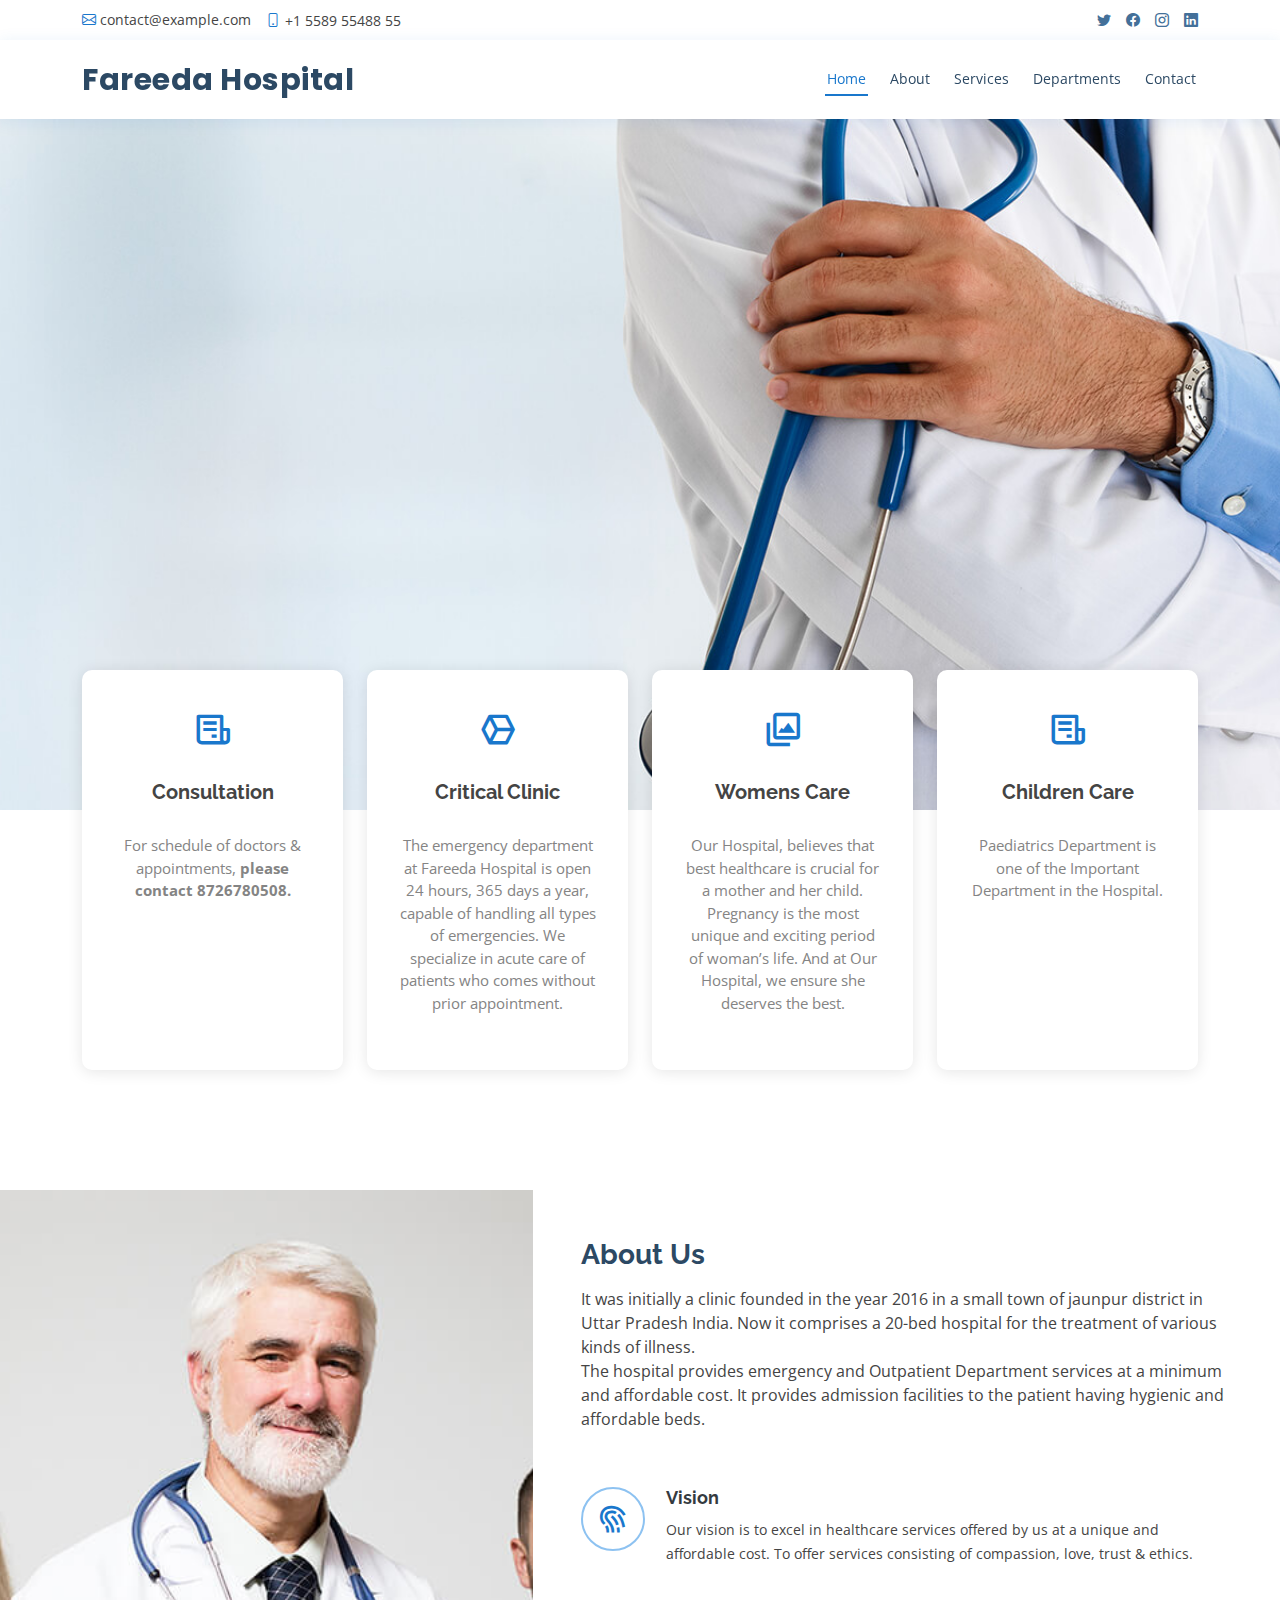
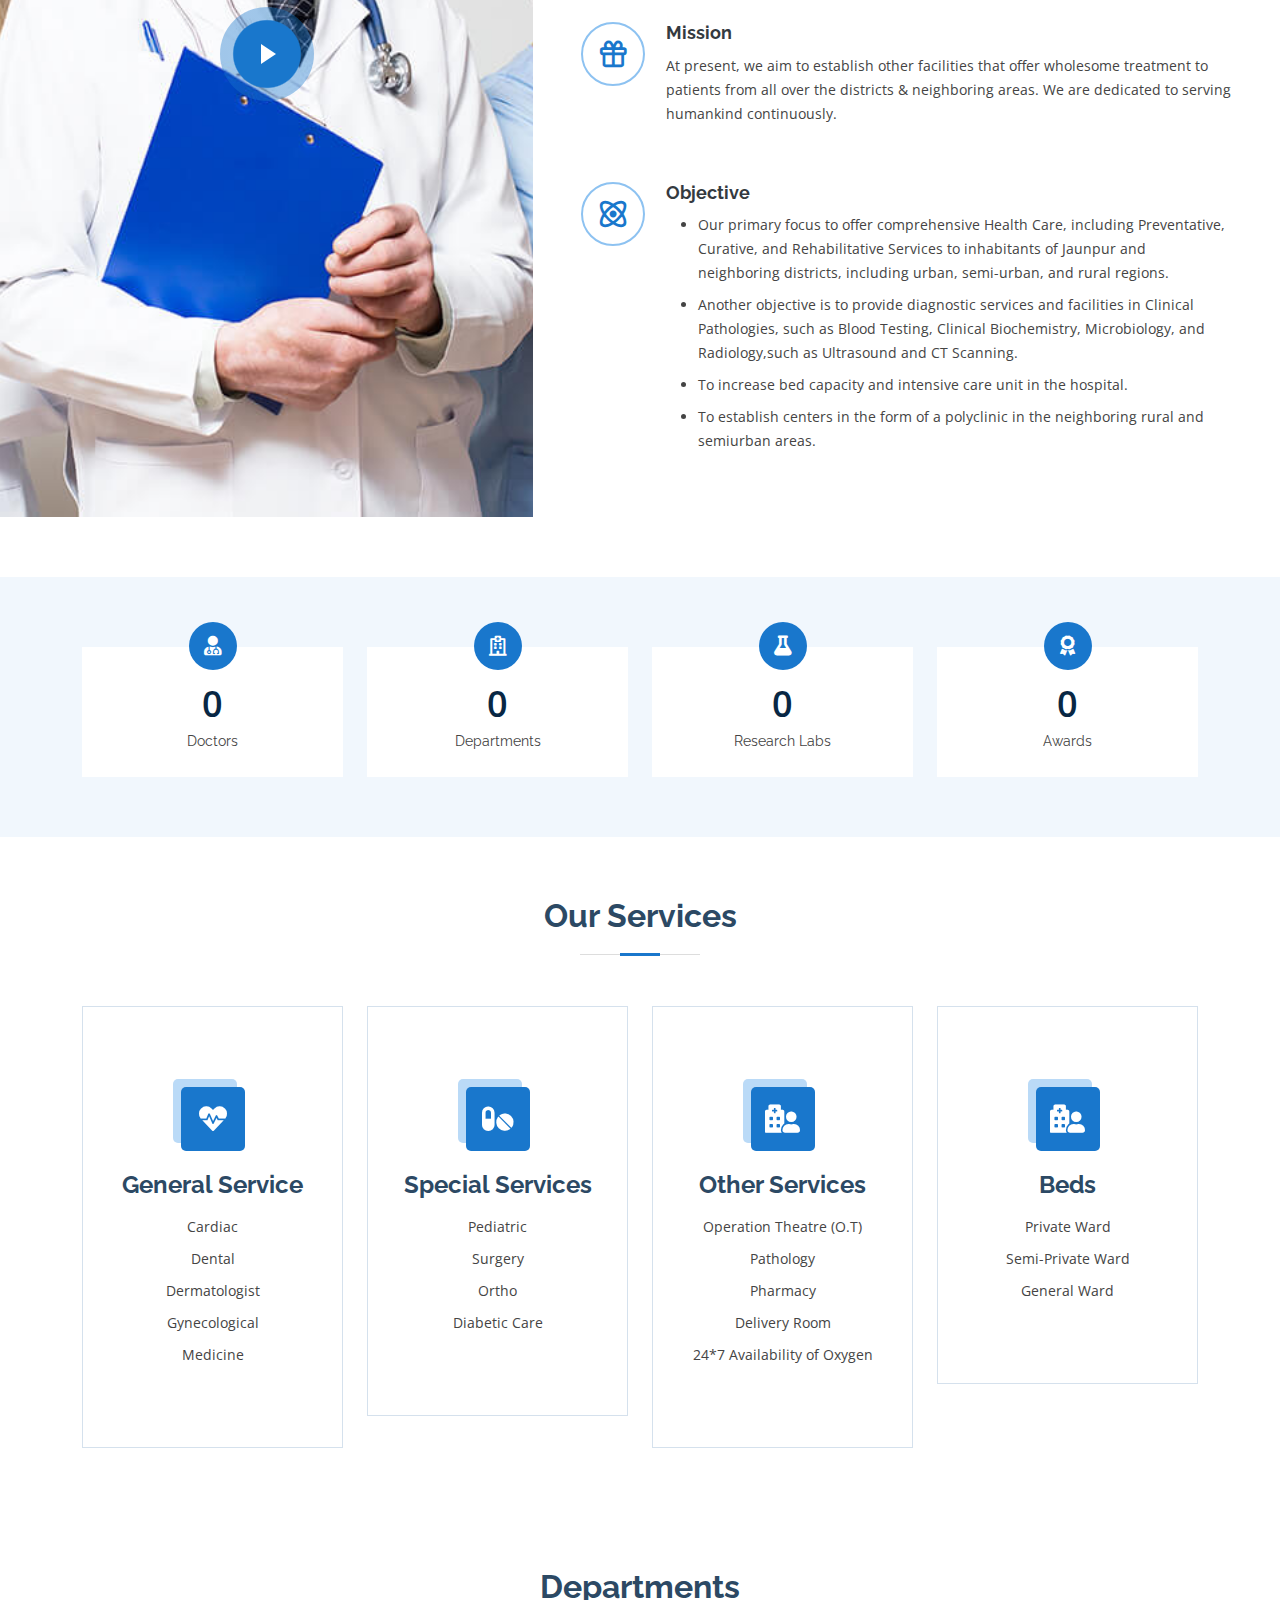
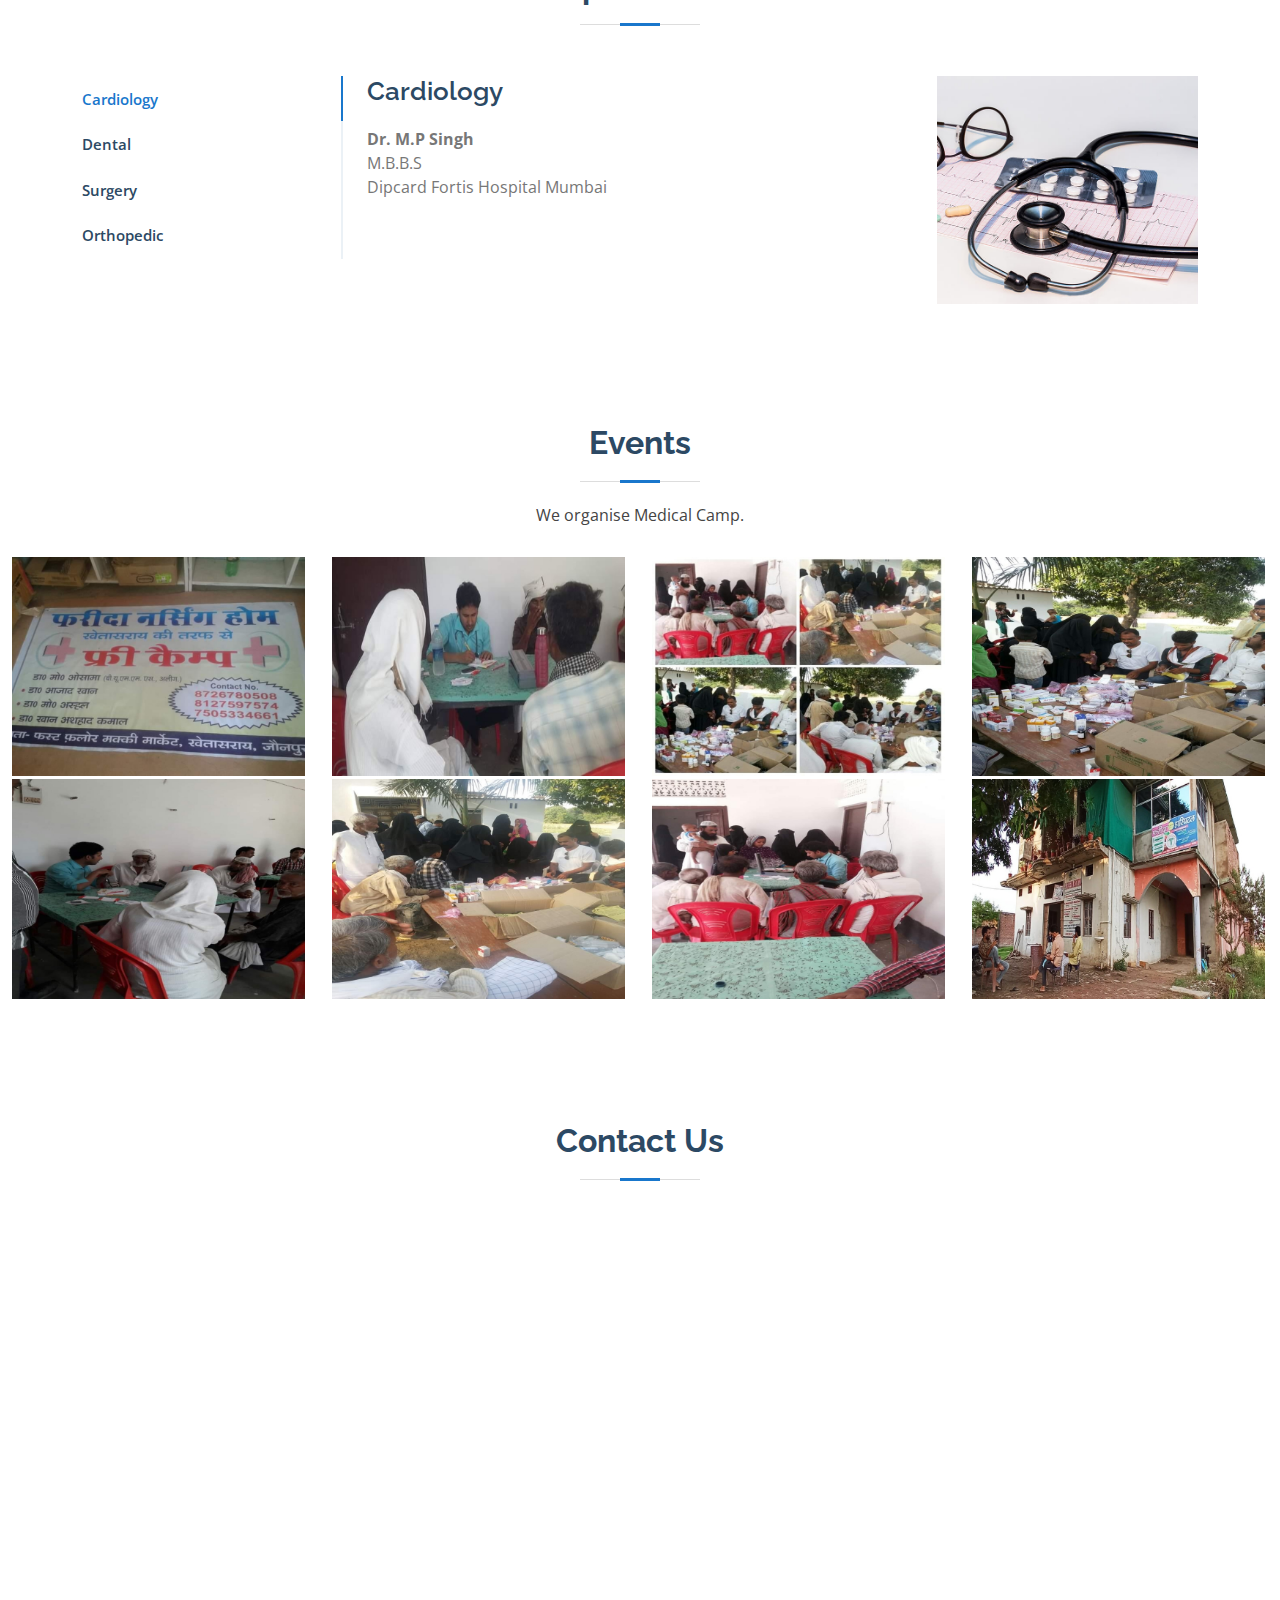
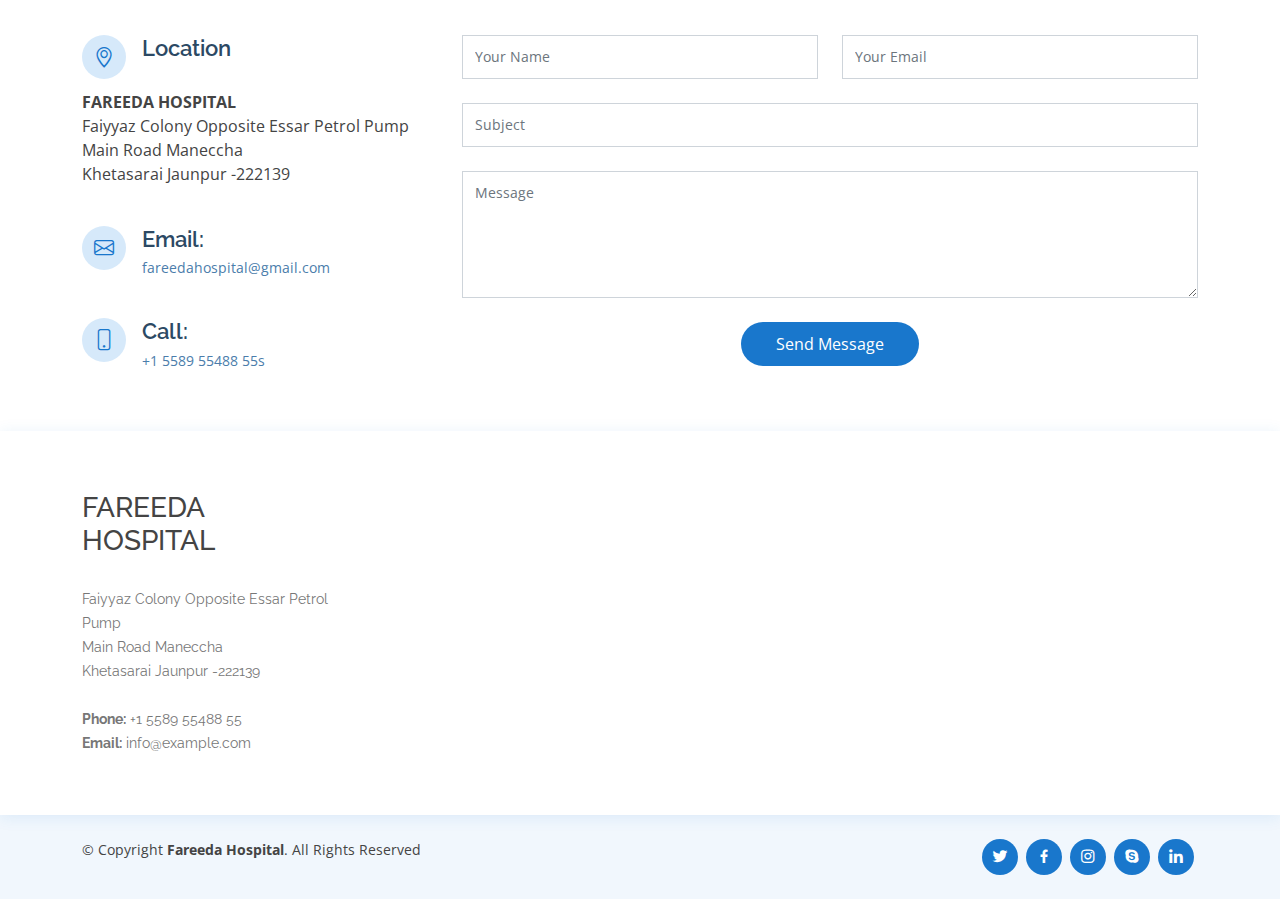
==== index.html @ 2bc91fef "first commit" ====
<!DOCTYPE html>
<html lang="en">

<head>
  <meta charset="utf-8">
  <meta content="width=device-width, initial-scale=1.0" name="viewport">

  <title>Fareeda Hospital</title>
  <meta content="" name="description">
  <meta content="" name="keywords">

  <!-- Favicons -->
  <link href="assets/img/favicon.png" rel="icon">
  <link href="assets/img/apple-touch-icon.png" rel="apple-touch-icon">

  <!-- Google Fonts -->
  <link href="https://fonts.googleapis.com/css?family=Open+Sans:300,300i,400,400i,600,600i,700,700i|Raleway:300,300i,400,400i,500,500i,600,600i,700,700i|Poppins:300,300i,400,400i,500,500i,600,600i,700,700i" rel="stylesheet">

  <!-- Vendor CSS Files -->
  <link href="assets/vendor/animate.css/animate.min.css" rel="stylesheet">
  <link href="assets/vendor/bootstrap/css/bootstrap.min.css" rel="stylesheet">
  <link href="assets/vendor/bootstrap-icons/bootstrap-icons.css" rel="stylesheet">
  <link href="assets/vendor/boxicons/css/boxicons.min.css" rel="stylesheet">
  <link href="assets/vendor/fontawesome-free/css/all.min.css" rel="stylesheet">
  <link href="assets/vendor/glightbox/css/glightbox.min.css" rel="stylesheet">
  <link href="assets/vendor/remixicon/remixicon.css" rel="stylesheet">
  <link href="assets/vendor/swiper/swiper-bundle.min.css" rel="stylesheet">

  <!-- Template Main CSS File -->
  <link href="assets/css/style.css" rel="stylesheet">

  <!-- =======================================================
  * Template Name: Medilab - v4.3.0
  * Template URL: https://bootstrapmade.com/medilab-free-medical-bootstrap-theme/
  * Author: BootstrapMade.com
  * License: https://bootstrapmade.com/license/
  ======================================================== -->
</head>

<body>

  <!-- ======= Top Bar ======= -->
  <div id="topbar" class="d-flex align-items-center fixed-top">
    <div class="container d-flex justify-content-between">
      <div class="contact-info d-flex align-items-center">
        <i class="bi bi-envelope"></i> <a href="mailto:contact@example.com">contact@example.com</a>
        <i class="bi bi-phone"></i> +1 5589 55488 55
      </div>
      <div class="d-none d-lg-flex social-links align-items-center">
        <a href="#" class="twitter"><i class="bi bi-twitter"></i></a>
        <a href="#" class="facebook"><i class="bi bi-facebook"></i></a>
        <a href="#" class="instagram"><i class="bi bi-instagram"></i></a>
        <a href="#" class="linkedin"><i class="bi bi-linkedin"></i></i></a>
      </div>
    </div>
  </div>

  <!-- ======= Header ======= -->
  <header id="header" class="fixed-top">
    <div class="container d-flex align-items-center">

      <h1 class="logo me-auto"><a href="index.html">Fareeda Hospital</a></h1>
      <!-- Uncomment below if you prefer to use an image logo -->
      <!-- <a href="index.html" class="logo me-auto"><img src="assets/img/logo.png" alt="" class="img-fluid"></a>-->

      <nav id="navbar" class="navbar order-last order-lg-0">
        <ul>
          <li><a class="nav-link scrollto active" href="#hero">Home</a></li>
          <li><a class="nav-link scrollto" href="#about">About</a></li>
          <li><a class="nav-link scrollto" href="#services">Services</a></li>
          <li><a class="nav-link scrollto" href="#departments">Departments</a></li>
    
          <li><a class="nav-link scrollto" href="#contact">Contact</a></li>
        </ul>
        <i class="bi bi-list mobile-nav-toggle"></i>
      </nav><!-- .navbar -->

    </div>
  </header><!-- End Header -->

  <!-- ======= Hero Section ======= -->
  <section id="hero" class="d-flex align-items-center">
 
  </section><!-- End Hero -->

  <main id="main">

    <!-- ======= Why Us Section ======= -->
    <section id="why-us" class="why-us">
      <div class="container">

        <div class="row">
          <div class="col-lg-12 d-flex align-items-stretch">
            <div class="icon-boxes d-flex flex-column justify-content-center">
              <div class="row">
                <div class="col-xl-3 d-flex align-items-stretch">
                  <div class="icon-box mt-4 mt-xl-0">
                    <i class="bx bx-receipt"></i>
                    <h4>Consultation
                    </h4>
                    <p>
                      For schedule of doctors &amp; appointments, <b>please contact
                      8726780508.</b>
                    </p>
                  </div>
                </div>
                <div class="col-xl-3 d-flex align-items-stretch">
                  <div class="icon-box mt-4 mt-xl-0">
                    <i class="bx bx-cube-alt"></i>
                    <h4>Critical Clinic</h4>
                    <p>The emergency department at Fareeda Hospital is open 24 hours, 365 days a year, capable of handling all types of emergencies. We specialize in acute care of patients who comes without prior appointment. </p>
                  </div>
                </div>
                <div class="col-xl-3 d-flex align-items-stretch">
                  <div class="icon-box mt-4 mt-xl-0">
                    <i class="bx bx-images"></i>
                    <h4>Womens Care</h4>
                    <p>Our Hospital, believes that best healthcare is crucial for a mother and her child. Pregnancy is the most unique and exciting period of woman’s life. And at Our Hospital, we ensure she deserves the best. </p>
                  </div>
                </div>
                <div class="col-xl-3 d-flex align-items-stretch">
                  <div class="icon-box mt-4 mt-xl-0">
                    <i class="bx bx-receipt"></i>
                    <h4>Children Care</h4>
                    <p>
                      Paediatrics Department is one of the Important Department in the
                      Hospital.
                    </p>
                  </div>
                </div>
              </div>
            </div><!-- End .content-->
          </div>
        </div>

      </div>
    </section><!-- End Why Us Section -->

    <!-- ======= About Section ======= -->
    <section id="about" class="about">
      <div class="container-fluid">

        <div class="row">
          <div class="col-xl-5 col-lg-6 video-box d-flex justify-content-center align-items-stretch position-relative">
            <a href="https://www.youtube.com/watch?v=jDDaplaOz7Q" class="glightbox play-btn mb-4"></a>
          </div>

          <div class="col-xl-7 col-lg-6 icon-boxes d-flex flex-column align-items-stretch justify-content-center py-5 px-lg-5">
            <h3>About Us</h3>
            <p>
              It was initially a clinic founded in the year 2016 in a small town
              of jaunpur district in Uttar Pradesh India. Now it comprises a
              20-bed hospital for the treatment of various kinds of illness.<br>
              The hospital provides emergency and Outpatient Department services
              at a minimum and affordable cost. It provides admission facilities
              to the patient having hygienic and affordable beds.
            </p>

            <div class="icon-box">
              <div class="icon"><i class="bx bx-fingerprint"></i></div>
              <h4 class="title"><a href="">Vision</a></h4>
              <p class="description">Our vision is to excel in healthcare services offered by us at a
                unique and affordable cost. To offer services consisting of
                compassion, love, trust & ethics.</p>
            </div>

            <div class="icon-box">
              <div class="icon"><i class="bx bx-gift"></i></div>
              <h4 class="title"><a href="">Mission</a></h4>
              <p class="description">At present, we aim to establish other facilities that offer
                wholesome treatment to patients from all over the districts &
                neighboring areas. We are dedicated to serving humankind
                continuously.</p>
            </div>

            <div class="icon-box">
              <div class="icon"><i class="bx bx-atom"></i></div>
              <h4 class="title"><a href="">Objective</a></h4>
              <ul>
              <li class="description custom-margin-y-2">Our primary focus to offer comprehensive Health Care, including Preventative, 
                Curative, and Rehabilitative Services to inhabitants of Jaunpur and neighboring 
                districts, including urban, semi-urban, and rural regions.
            </li>
              <li class="description custom-margin-y-2">Another objective is to provide diagnostic services and facilities in Clinical 
                Pathologies, such as Blood Testing, Clinical Biochemistry, Microbiology, and Radiology,such as Ultrasound and CT Scanning.</li>
              <li class="description custom-margin-y-2">To increase bed capacity and intensive care unit in the hospital.</li>
              <li class="description custom-margin-y-2">To establish centers in the form of a polyclinic in the neighboring rural and semiurban areas.</li>
            </ul>
            </div>

          </div>
        </div>

      </div>
    </section><!-- End About Section -->

    <!-- ======= Counts Section ======= -->
    <section id="counts" class="counts">
      <div class="container">

        <div class="row">

          <div class="col-lg-3 col-md-6">
            <div class="count-box">
              <i class="fas fa-user-md"></i>
              <span data-purecounter-start="0" data-purecounter-end="85" data-purecounter-duration="1" class="purecounter"></span>
              <p>Doctors</p>
            </div>
          </div>

          <div class="col-lg-3 col-md-6 mt-5 mt-md-0">
            <div class="count-box">
              <i class="far fa-hospital"></i>
              <span data-purecounter-start="0" data-purecounter-end="18" data-purecounter-duration="1" class="purecounter"></span>
              <p>Departments</p>
            </div>
          </div>

          <div class="col-lg-3 col-md-6 mt-5 mt-lg-0">
            <div class="count-box">
              <i class="fas fa-flask"></i>
              <span data-purecounter-start="0" data-purecounter-end="12" data-purecounter-duration="1" class="purecounter"></span>
              <p>Research Labs</p>
            </div>
          </div>

          <div class="col-lg-3 col-md-6 mt-5 mt-lg-0">
            <div class="count-box">
              <i class="fas fa-award"></i>
              <span data-purecounter-start="0" data-purecounter-end="150" data-purecounter-duration="1" class="purecounter"></span>
              <p>Awards</p>
            </div>
          </div>

        </div>

      </div>
    </section><!-- End Counts Section -->

    <!-- ======= Services Section ======= -->
    <section id="services" class="services">
      <div class="container">

        <div class="section-title">
          <h2>Our Services</h2>
        </div>

        <div class="row">
          <div class="col-lg-3 col-12">
            <div class="icon-box">
              <div class="icon"><i class="fas fa-heartbeat"></i></div>
              <h4><a href="">General Service</a></h4>
              <p class="custom-margin-y-2 custom-bold">Cardiac</p>
              <p class="custom-margin-y-2 custom-bold">Dental</p>
              <p class="custom-margin-y-2 custom-bold">Dermatologist</p> <p class="custom-margin-y-2 custom-bold">Gynecological</p> <p class="custom-margin-y-2 custom-bold">Medicine</p>
            </div>
          </div>

          <div class="col-lg-3 col-12 ">
            <div class="icon-box">
              <div class="icon"><i class="fas fa-pills"></i></div>
              <h4><a href="">Special Services</a></h4>
              <p class="custom-margin-y-2 custom-bold">Pediatric</p>
              <p class="custom-margin-y-2 custom-bold">Surgery</p>
              <p class="custom-margin-y-2 custom-bold">Ortho</p>
              <p class="custom-margin-y-2 custom-bold">Diabetic Care</p>
            </div>
          </div>

          <div class="col-lg-3 col-12 ">
            <div class="icon-box">
              <div class="icon"><i class="fas fa-hospital-user"></i></div>
              <h4><a href="">Other Services</a></h4>
              <p class="custom-margin-y-2 custom-bold">Operation Theatre (O.T)</p>
              <p class="custom-margin-y-2 custom-bold">Pathology</p>
              <p class="custom-margin-y-2 custom-bold">Pharmacy</p>
              <p class="custom-margin-y-2 custom-bold">Delivery Room</p>
              
              <p class="custom-margin-y-2 custom-bold">24*7 Availability of Oxygen</p>
            </div>
          </div>
          <div class="col-lg-3 col-12 ">
            <div class="icon-box">
              <div class="icon"><i class="fas fa-hospital-user"></i></div>
              <h4><a href="">Beds</a></h4>
              <p class="custom-margin-y-2 custom-bold">Private Ward</p> 
               <p class="custom-margin-y-2 custom-bold">Semi-Private Ward</p> 
                <p class="custom-margin-y-2 custom-bold">General Ward</p> 
            </div>
          </div>
        </div>

      </div>
    </section><!-- End Services Section -->

    <!-- ======= Departments Section ======= -->
    <section id="departments" class="departments">
      <div class="container">

        <div class="section-title">
          <h2>Departments</h2>
         
        </div>

        <div class="row">
          <div class="col-lg-3">
            <ul class="nav nav-tabs flex-column">
              <li class="nav-item">
                <a class="nav-link active show" data-bs-toggle="tab" href="#tab-1">Cardiology</a>
              </li>
              <li class="nav-item">
                <a class="nav-link" data-bs-toggle="tab" href="#tab-2">Dental</a>
              </li>
              <li class="nav-item">
                <a class="nav-link" data-bs-toggle="tab" href="#tab-3">Surgery</a>
              </li>
              <li class="nav-item">
                <a class="nav-link" data-bs-toggle="tab" href="#tab-4">Orthopedic</a>
              </li>
            </ul>
          </div>
          <div class="col-lg-9 mt-4 mt-lg-0">
            <div class="tab-content">
              <div class="tab-pane active show" id="tab-1">
                <div class="row">
                  <div class="col-lg-8 details order-2 order-lg-1">
                    <h3>Cardiology</h3>
                    <p class="fst-italic"><p>
                      <b>Dr. M.P Singh</b><br>
                      M.B.B.S<br>
                      Dipcard Fortis Hospital Mumbai</p></p>
                  
                  </div>
                  <div class="col-lg-4 text-center order-1 order-lg-2">
                    <img src="assets/img/departments-1.jpg" alt="" class="img-fluid">
                  </div>
                </div>
              </div>
              <div class="tab-pane" id="tab-2">
                <div class="row">
                  <div class="col-lg-8 details order-2 order-lg-1">
                    <h3>Dental</h3>
                    <p class="fst-italic"><p>
                      <b>Dr. Aquil Khan</b><br>
                      B.D.S (Dental Surgeon)<br>
                      PDA Bhopal.</p></p>
                   
                  </div>
                  <div class="col-lg-4 text-center order-1 order-lg-2">
                    <img src="assets/img/departments-2.jpg" alt="" class="img-fluid">
                  </div>
                </div>
              </div>
              <div class="tab-pane" id="tab-3">
                <div class="row">
                  <div class="col-lg-8 details order-2 order-lg-1">
                    <h3>Surgery</h3>
                    <p class="fst-italic"><p>
                      <b>Dr. Abhishek Rawat </b><br>
                      M.B.B.S (M.S)<br>
                      Laparoscopy &amp; General Surgeon</p></p>
                   
                  </div>
                  <div class="col-lg-4 text-center order-1 order-lg-2">
                    <img src="assets/img/departments-3.jpg" alt="" class="img-fluid">
                  </div>
                </div>
              </div>
              <div class="tab-pane" id="tab-4">
                <div class="row">
                  <div class="col-lg-8 details order-2 order-lg-1">
                    <h3>Orthopedic</h3>
                    <p class="fst-italic"><p>
                      <b>Dr. P.P Dubay</b><br>
                      BSc, M.B.B.S<br>
                      D.Orth, M.S</p></p>
                    
                  </div>
                  <div class="col-lg-4 text-center order-1 order-lg-2">
                    <img src="assets/img/departments-4.jpg" alt="" class="img-fluid">
                  </div>
                </div>
              </div>
            </div>
          </div>
        </div>

      </div>
    </section>

 
    <!-- ======= Gallery Section ======= -->
    <section id="gallery" class="gallery">
      <div class="container">

        <div class="section-title">
          <h2>Events</h2>
          <p>We organise Medical Camp.</p>
        </div>
      </div>

      <div class="container-fluid">
        <div class="row no-gutters">

          <div class="col-lg-3 col-md-4">
            <div class="gallery-item">
              <a href="assets/img/gallery/gallery-1.jpg" class="galelry-lightbox">
                <img src="assets/img/gallery/gallery-1.jpg" alt="" class="img-fluid">
              </a>
            </div>
          </div>

          <div class="col-lg-3 col-md-4">
            <div class="gallery-item">
              <a href="assets/img/gallery/gallery-2.jpg" class="galelry-lightbox">
                <img src="assets/img/gallery/gallery-2.jpg" alt="" class="img-fluid">
              </a>
            </div>
          </div>

          <div class="col-lg-3 col-md-4">
            <div class="gallery-item">
              <a href="assets/img/gallery/gallery-3.jpg" class="galelry-lightbox">
                <img src="assets/img/gallery/gallery-3.jpg" alt="" class="img-fluid">
              </a>
            </div>
          </div>

          <div class="col-lg-3 col-md-4">
            <div class="gallery-item">
              <a href="assets/img/gallery/gallery-4.jpg" class="galelry-lightbox">
                <img src="assets/img/gallery/gallery-4.jpg" alt="" class="img-fluid">
              </a>
            </div>
          </div>

          <div class="col-lg-3 col-md-4">
            <div class="gallery-item">
              <a href="assets/img/gallery/gallery-5.jpg" class="galelry-lightbox">
                <img src="assets/img/gallery/gallery-5.jpg" alt="" class="img-fluid">
              </a>
            </div>
          </div>

          <div class="col-lg-3 col-md-4">
            <div class="gallery-item">
              <a href="assets/img/gallery/gallery-6.jpg" class="galelry-lightbox">
                <img src="assets/img/gallery/gallery-6.jpg" alt="" class="img-fluid">
              </a>
            </div>
          </div>

          <div class="col-lg-3 col-md-4">
            <div class="gallery-item">
              <a href="assets/img/gallery/gallery-7.jpg" class="galelry-lightbox">
                <img src="assets/img/gallery/gallery-7.jpg" alt="" class="img-fluid">
              </a>
            </div>
          </div>

          <div class="col-lg-3 col-md-4">
            <div class="gallery-item">
              <a href="assets/img/gallery/gallery-8.jpg" class="galelry-lightbox">
                <img src="assets/img/gallery/gallery-8.jpg" alt="" class="img-fluid">
              </a>
            </div>
          </div>

        </div>

      </div>
    </section><!-- End Gallery Section -->

    <!-- ======= Contact Section ======= -->
    <section id="contact" class="contact">
      <div class="container">

        <div class="section-title">
          <h2>Contact Us</h2>
          <p></p>
        </div>
      </div>

      <div>
        <iframe style="border:0; width: 100%; height: 350px;" src="https://www.google.com/maps/embed?pb=!1m14!1m8!1m3!1d12097.433213460943!2d-74.0062269!3d40.7101282!3m2!1i1024!2i768!4f13.1!3m3!1m2!1s0x0%3A0xb89d1fe6bc499443!2sDowntown+Conference+Center!5e0!3m2!1smk!2sbg!4v1539943755621" frameborder="0" allowfullscreen></iframe>
      </div>

      <div class="container">
        <div class="row mt-5">

          <div class="col-lg-4">
            <div class="info">
              <div class="address">
                <i class="bi bi-geo-alt"></i>
                <h4>Location</h4>
                <br>
                <b>FAREEDA HOSPITAL</b><br>
                  Faiyyaz Colony Opposite Essar Petrol Pump<br> Main Road Maneccha<br>
                  Khetasarai Jaunpur -222139
              </div>

              <div class="email">
                <i class="bi bi-envelope"></i>
                <h4>Email:</h4>
                <p>fareedahospital@gmail.com</p>
              </div>

              <div class="phone">
                <i class="bi bi-phone"></i>
                <h4>Call:</h4>
                <p>+1 5589 55488 55s</p>
              </div>

            </div>

          </div>

          <div class="col-lg-8 mt-5 mt-lg-0">

            <form action="forms/contact.php" method="post" role="form" class="php-email-form">
              <div class="row">
                <div class="col-md-6 form-group">
                  <input type="text" name="name" class="form-control" id="name" placeholder="Your Name" required>
                </div>
                <div class="col-md-6 form-group mt-3 mt-md-0">
                  <input type="email" class="form-control" name="email" id="email" placeholder="Your Email" required>
                </div>
              </div>
              <div class="form-group mt-3">
                <input type="text" class="form-control" name="subject" id="subject" placeholder="Subject" required>
              </div>
              <div class="form-group mt-3">
                <textarea class="form-control" name="message" rows="5" placeholder="Message" required></textarea>
              </div>
              <div class="my-3">
                <div class="loading">Loading</div>
                <div class="error-message"></div>
                <div class="sent-message">Your message has been sent. Thank you!</div>
              </div>
              <div class="text-center"><button type="submit">Send Message</button></div>
            </form>

          </div>

        </div>

      </div>
    </section><!-- End Contact Section -->

  </main><!-- End #main -->

  <!-- ======= Footer ======= -->
  <footer id="footer">

    <div class="footer-top">
      <div class="container">
        <div class="row">

          <div class="col-lg-3 col-md-6 footer-contact">
            <h3>FAREEDA HOSPITAL</h3>
            <br>
             
            <p>
              Faiyyaz Colony Opposite Essar Petrol Pump<br>
              Main Road Maneccha<br>
              Khetasarai Jaunpur -222139 <br><br>
              <strong>Phone:</strong> +1 5589 55488 55<br>
              <strong>Email:</strong> info@example.com<br>
            </p>
          </div>
        </div>
      </div>
    </div>

    <div class="container d-md-flex py-4">

      <div class="me-md-auto text-center text-md-start">
        <div class="copyright">
          &copy; Copyright <strong><span>Fareeda Hospital</span></strong>. All Rights Reserved
        </div>
        <div class="credits">
          <!-- All the links in the footer should remain intact. -->
          <!-- You can delete the links only if you purchased the pro version. -->
          <!-- Licensing information: https://bootstrapmade.com/license/ -->
          <!-- Purchase the pro version with working PHP/AJAX contact form: https://bootstrapmade.com/medilab-free-medical-bootstrap-theme/ -->
         
        </div>
      </div>
      <div class="social-links text-center text-md-right pt-3 pt-md-0">
        <a href="#" class="twitter"><i class="bx bxl-twitter"></i></a>
        <a href="#" class="facebook"><i class="bx bxl-facebook"></i></a>
        <a href="#" class="instagram"><i class="bx bxl-instagram"></i></a>
        <a href="#" class="google-plus"><i class="bx bxl-skype"></i></a>
        <a href="#" class="linkedin"><i class="bx bxl-linkedin"></i></a>
      </div>
    </div>
  </footer><!-- End Footer -->

  <div id="preloader"></div>
  <a href="#" class="back-to-top d-flex align-items-center justify-content-center"><i class="bi bi-arrow-up-short"></i></a>

  <!-- Vendor JS Files -->
  <script src="assets/vendor/bootstrap/js/bootstrap.bundle.min.js"></script>
  <script src="assets/vendor/glightbox/js/glightbox.min.js"></script>
  <script src="assets/vendor/php-email-form/validate.js"></script>
  <script src="assets/vendor/purecounter/purecounter.js"></script>
  <script src="assets/vendor/swiper/swiper-bundle.min.js"></script>

  <!-- Template Main JS File -->
  <script src="assets/js/main.js"></script>

</body>

</html>
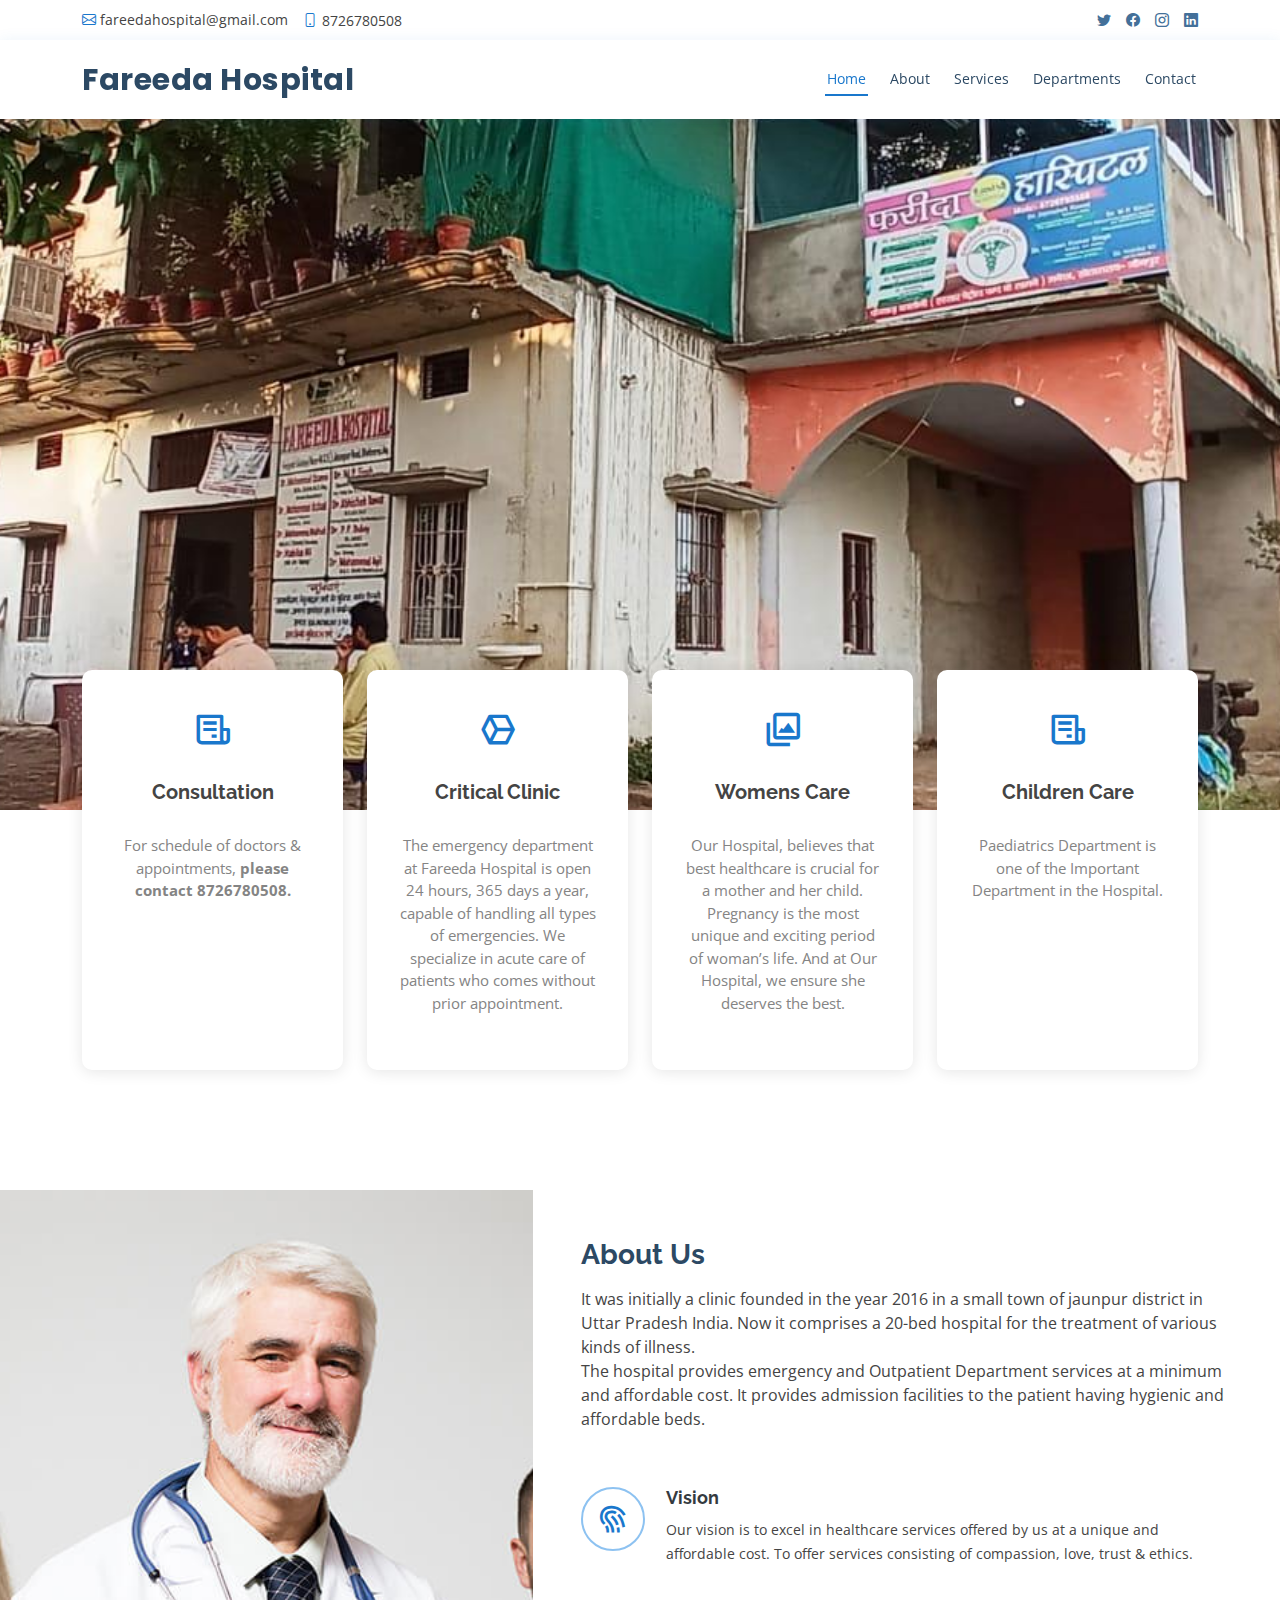
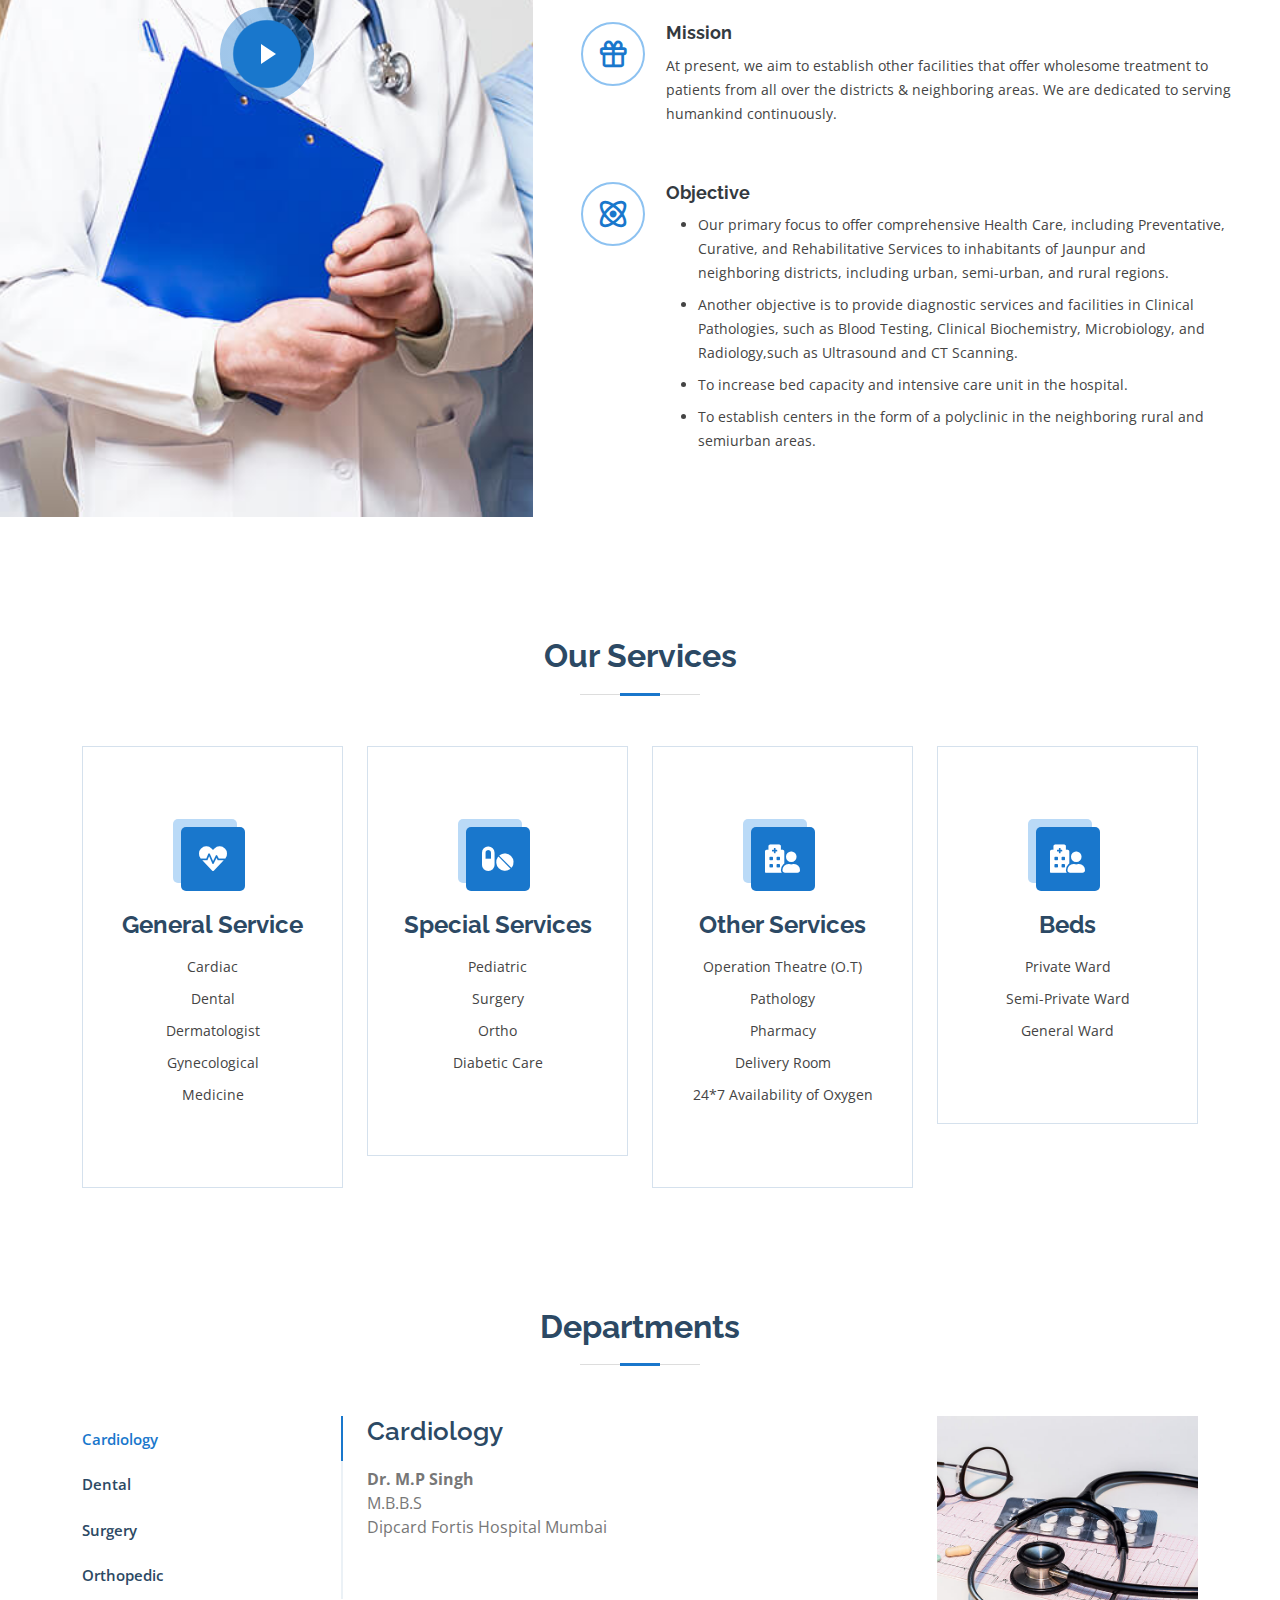
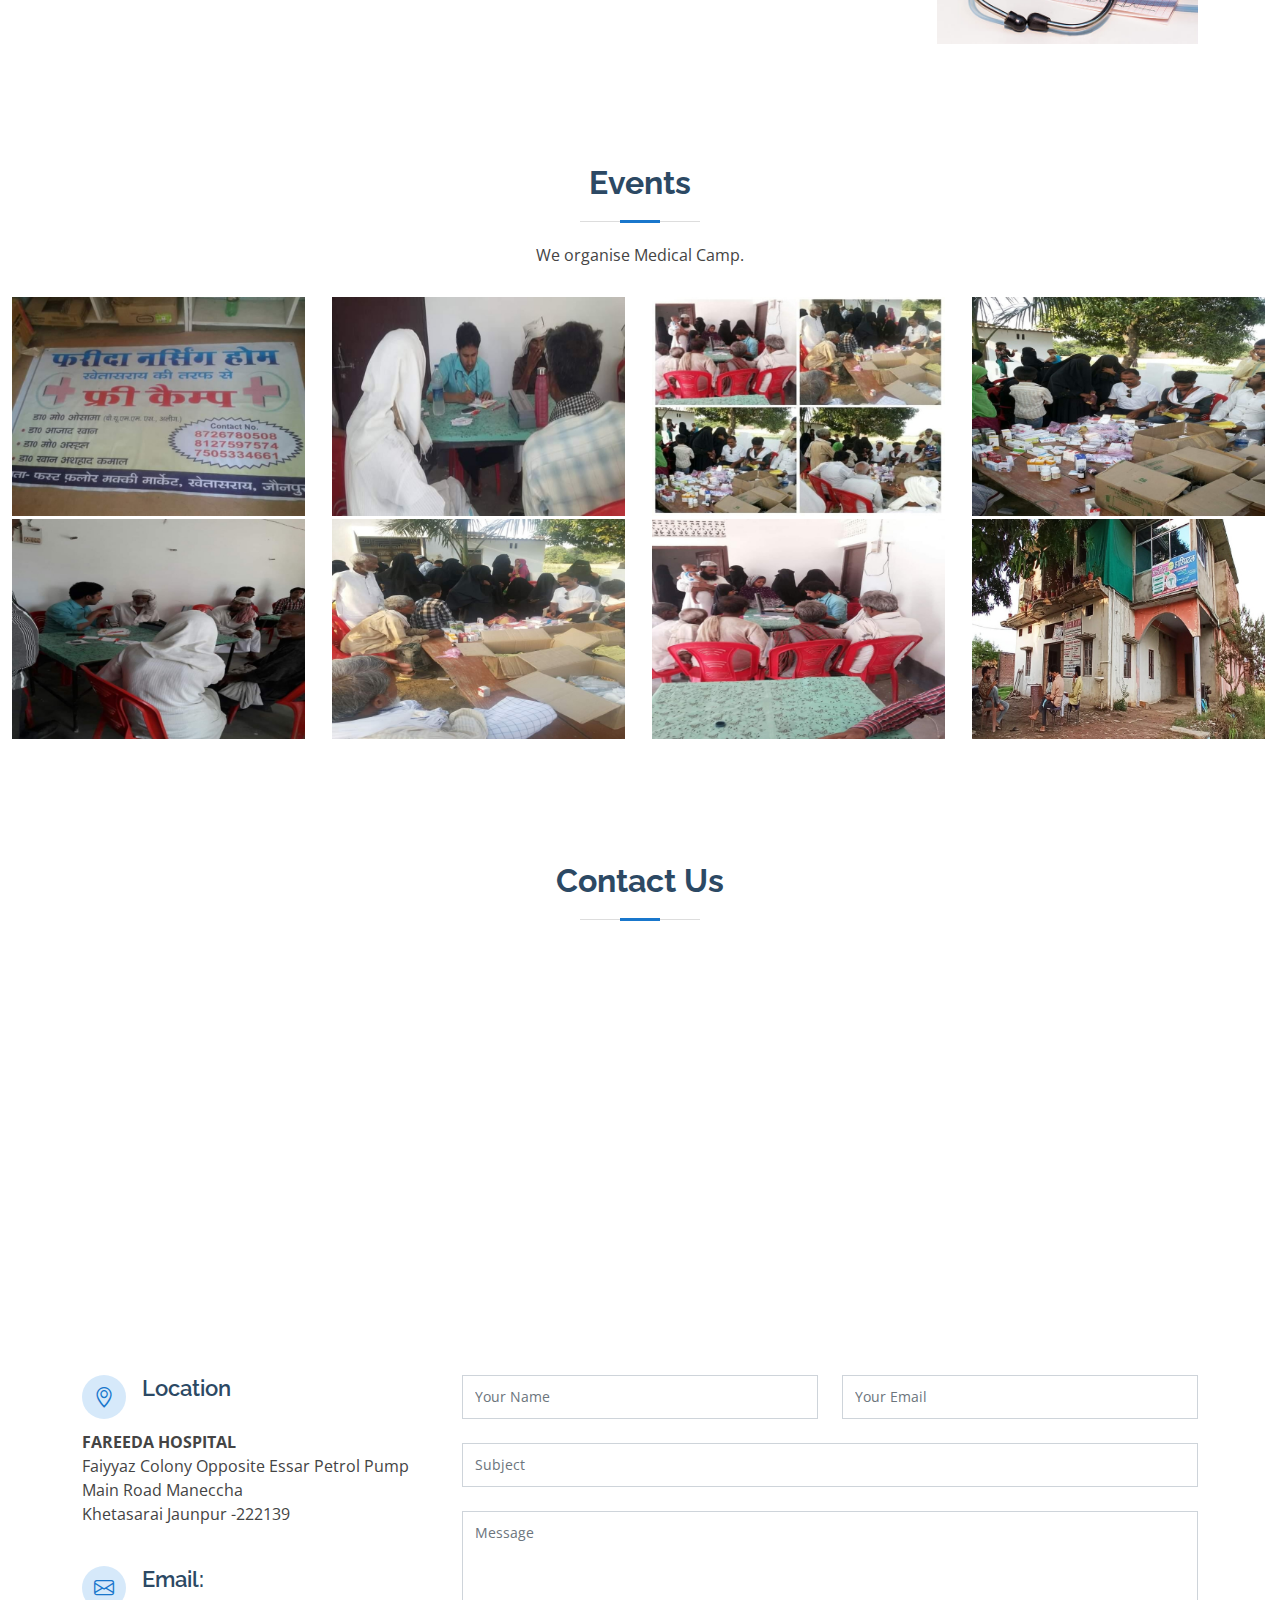
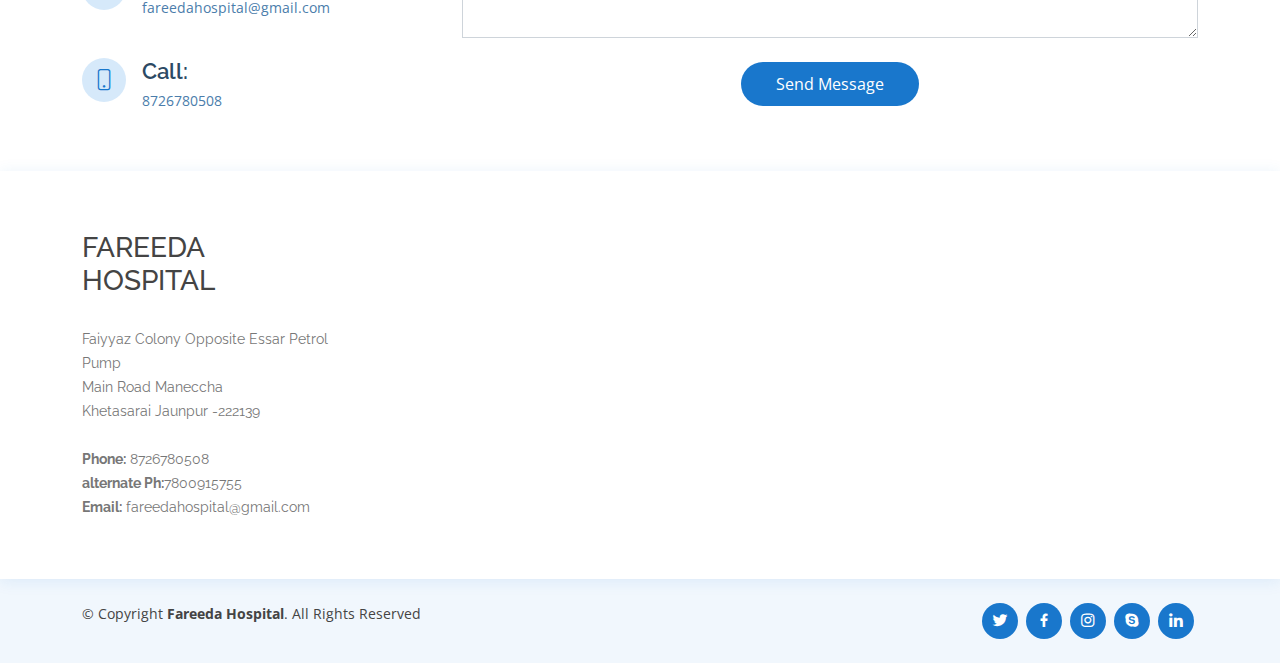
==== commit 82aa0c9f: "Create index.html" ====
--- a/index.html
+++ b/index.html
@@ -43,8 +43,8 @@
   <div id="topbar" class="d-flex align-items-center fixed-top">
     <div class="container d-flex justify-content-between">
       <div class="contact-info d-flex align-items-center">
-        <i class="bi bi-envelope"></i> <a href="mailto:contact@example.com">contact@example.com</a>
-        <i class="bi bi-phone"></i> +1 5589 55488 55
+        <i class="bi bi-envelope"></i> <a href="mailto:contact@example.com">fareedahospital@gmail.com</a>
+        <i class="bi bi-phone"></i> 8726780508
       </div>
       <div class="d-none d-lg-flex social-links align-items-center">
         <a href="#" class="twitter"><i class="bi bi-twitter"></i></a>
@@ -194,48 +194,7 @@
       </div>
     </section><!-- End About Section -->
 
-    <!-- ======= Counts Section ======= -->
-    <section id="counts" class="counts">
-      <div class="container">
-
-        <div class="row">
-
-          <div class="col-lg-3 col-md-6">
-            <div class="count-box">
-              <i class="fas fa-user-md"></i>
-              <span data-purecounter-start="0" data-purecounter-end="85" data-purecounter-duration="1" class="purecounter"></span>
-              <p>Doctors</p>
-            </div>
-          </div>
-
-          <div class="col-lg-3 col-md-6 mt-5 mt-md-0">
-            <div class="count-box">
-              <i class="far fa-hospital"></i>
-              <span data-purecounter-start="0" data-purecounter-end="18" data-purecounter-duration="1" class="purecounter"></span>
-              <p>Departments</p>
-            </div>
-          </div>
-
-          <div class="col-lg-3 col-md-6 mt-5 mt-lg-0">
-            <div class="count-box">
-              <i class="fas fa-flask"></i>
-              <span data-purecounter-start="0" data-purecounter-end="12" data-purecounter-duration="1" class="purecounter"></span>
-              <p>Research Labs</p>
-            </div>
-          </div>
-
-          <div class="col-lg-3 col-md-6 mt-5 mt-lg-0">
-            <div class="count-box">
-              <i class="fas fa-award"></i>
-              <span data-purecounter-start="0" data-purecounter-end="150" data-purecounter-duration="1" class="purecounter"></span>
-              <p>Awards</p>
-            </div>
-          </div>
-
-        </div>
-
-      </div>
-    </section><!-- End Counts Section -->
+   
 
     <!-- ======= Services Section ======= -->
     <section id="services" class="services">
@@ -508,7 +467,7 @@
               <div class="phone">
                 <i class="bi bi-phone"></i>
                 <h4>Call:</h4>
-                <p>+1 5589 55488 55s</p>
+                <p>8726780508</p>
               </div>
 
             </div>
@@ -564,8 +523,9 @@
               Faiyyaz Colony Opposite Essar Petrol Pump<br>
               Main Road Maneccha<br>
               Khetasarai Jaunpur -222139 <br><br>
-              <strong>Phone:</strong> +1 5589 55488 55<br>
-              <strong>Email:</strong> info@example.com<br>
+              <strong>Phone:</strong> 8726780508<br>
+              <strong>alternate Ph:</strong>7800915755<br>
+              <strong>Email:</strong> fareedahospital@gmail.com<br>
             </p>
           </div>
         </div>
@@ -611,4 +571,4 @@
 
 </body>
 
-</html>+</html>
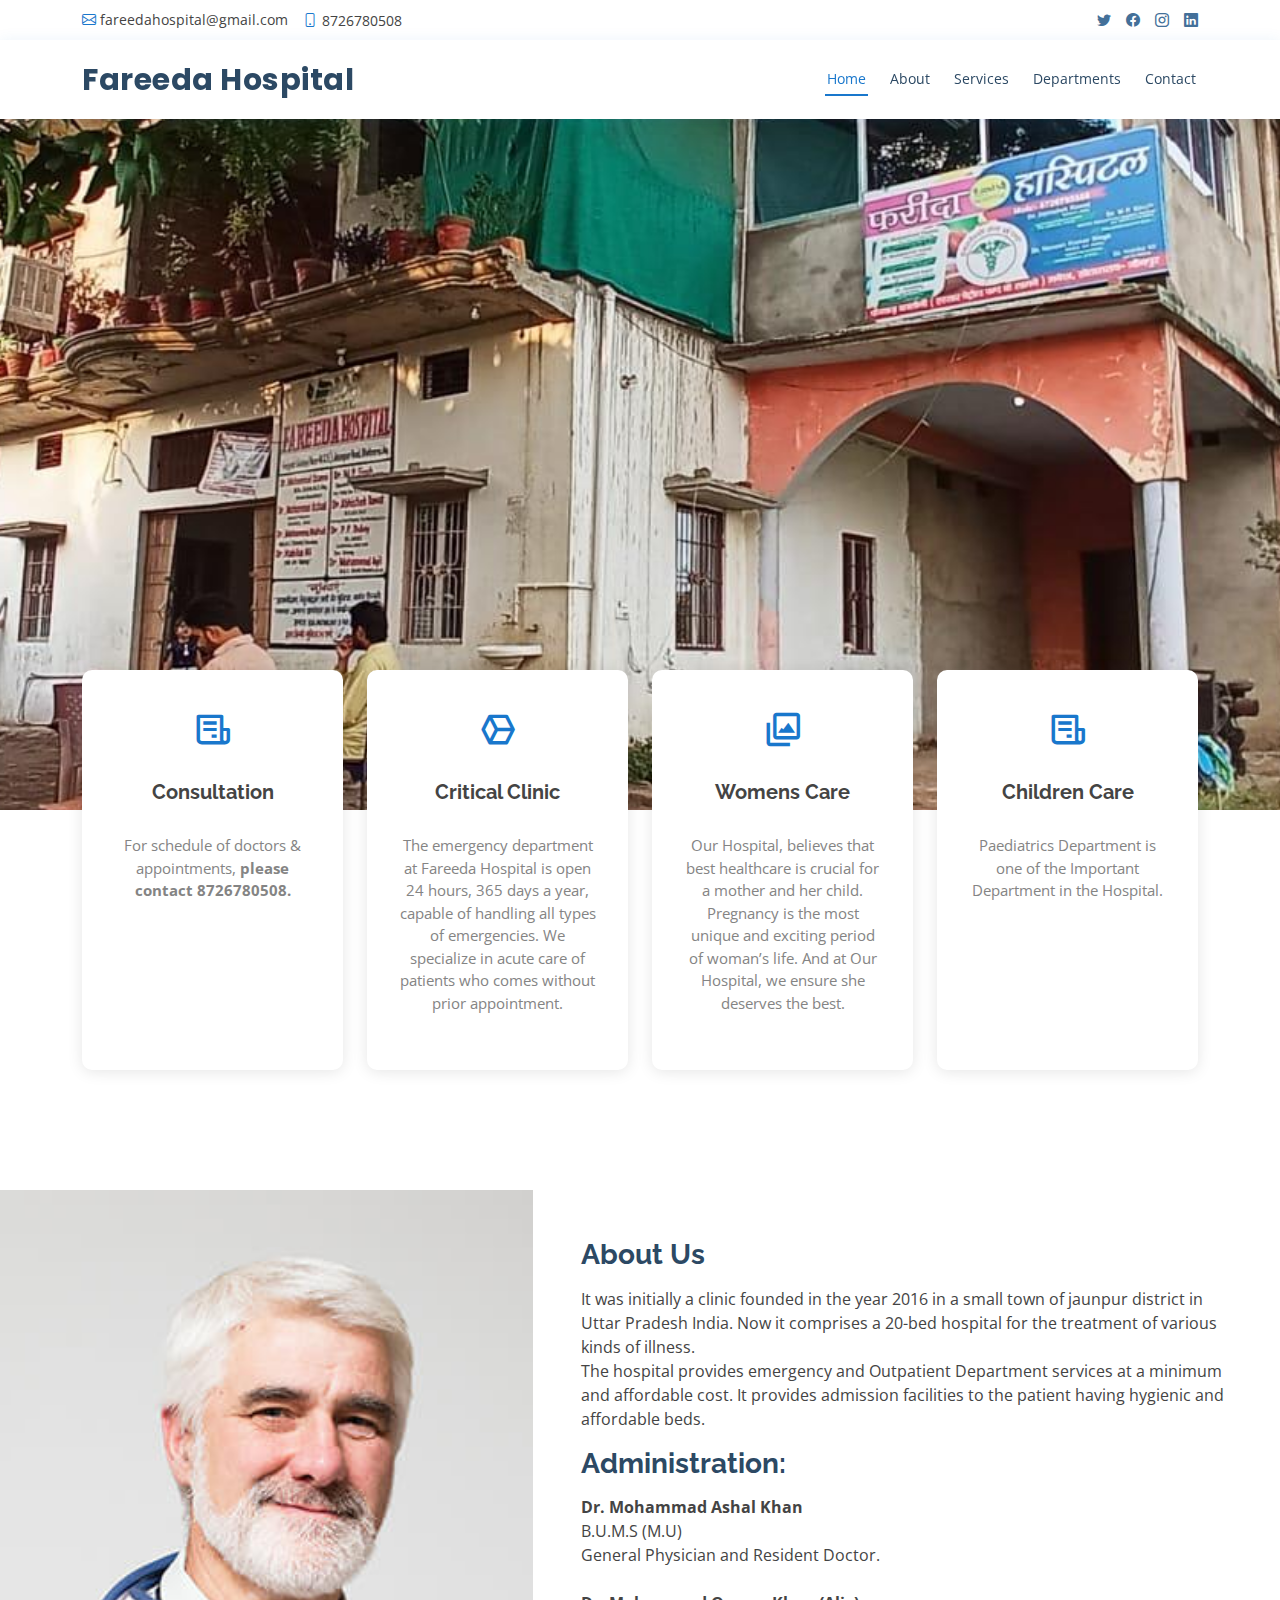
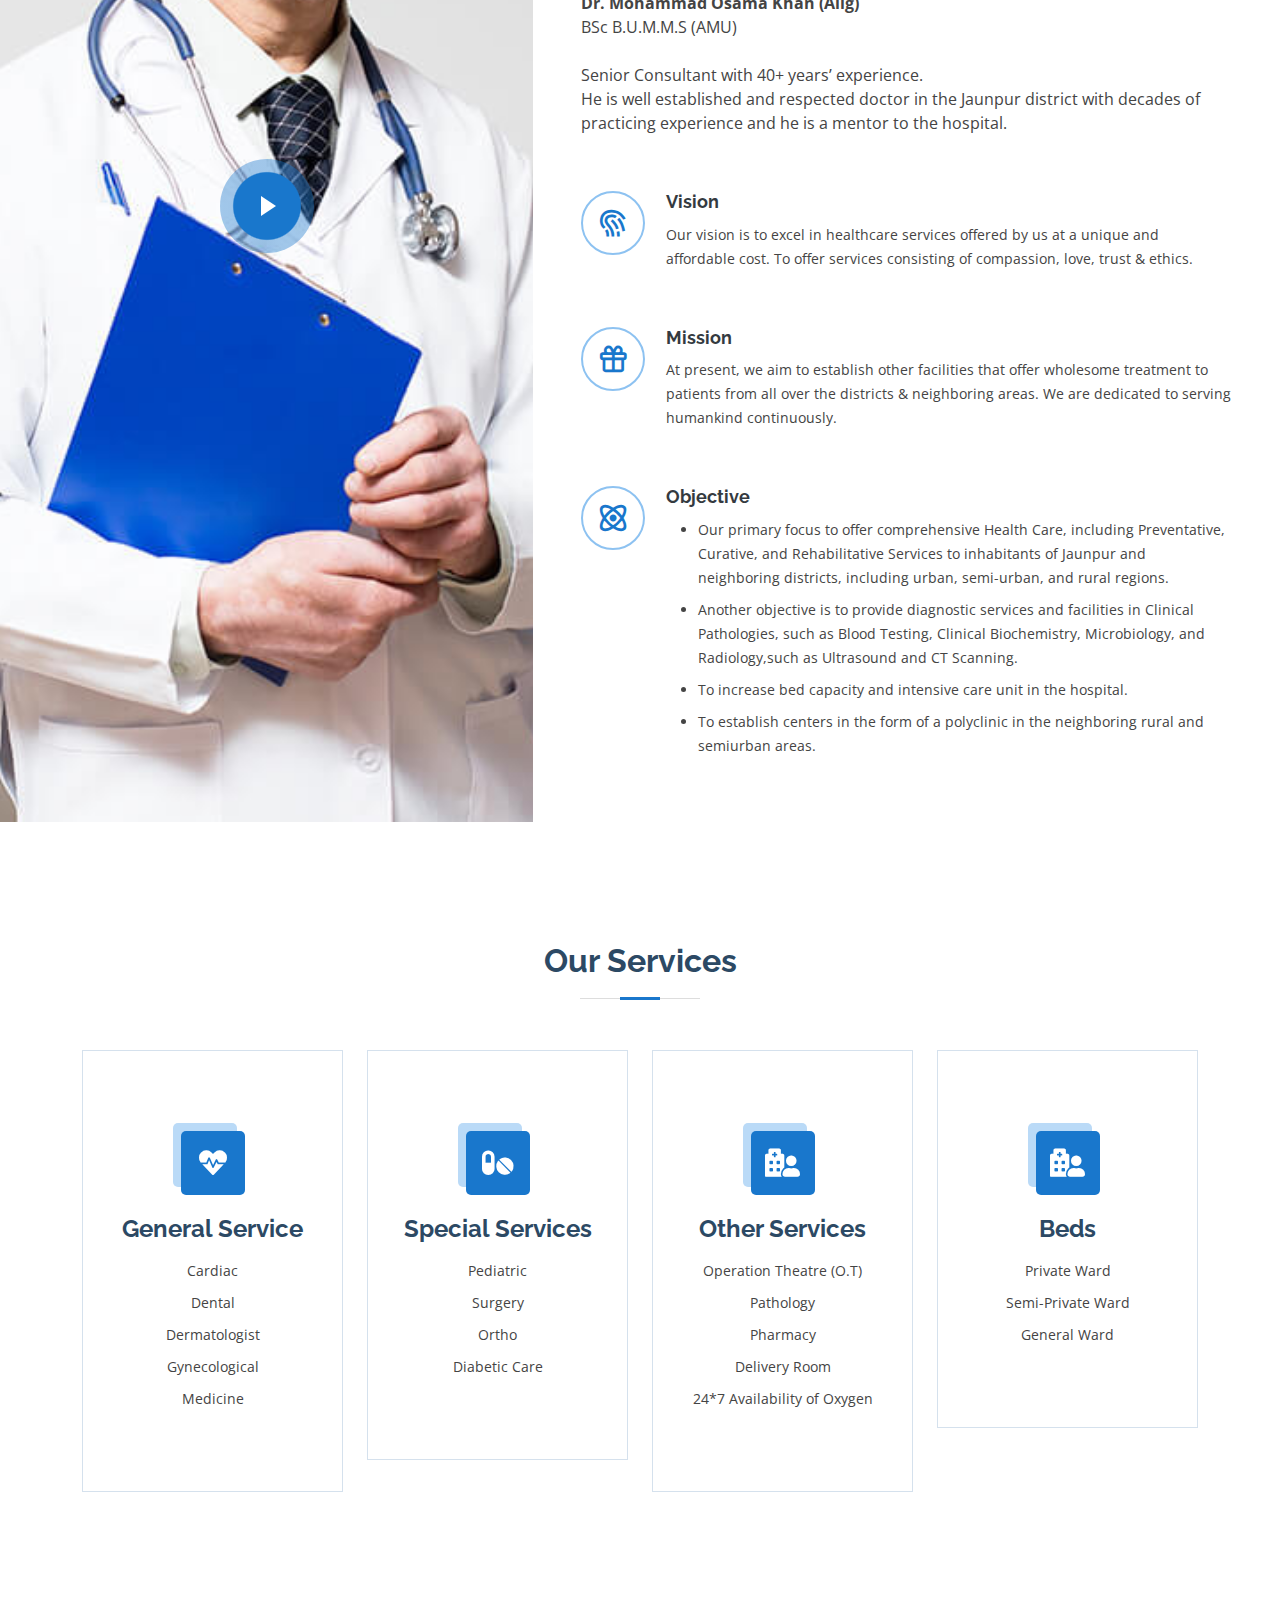
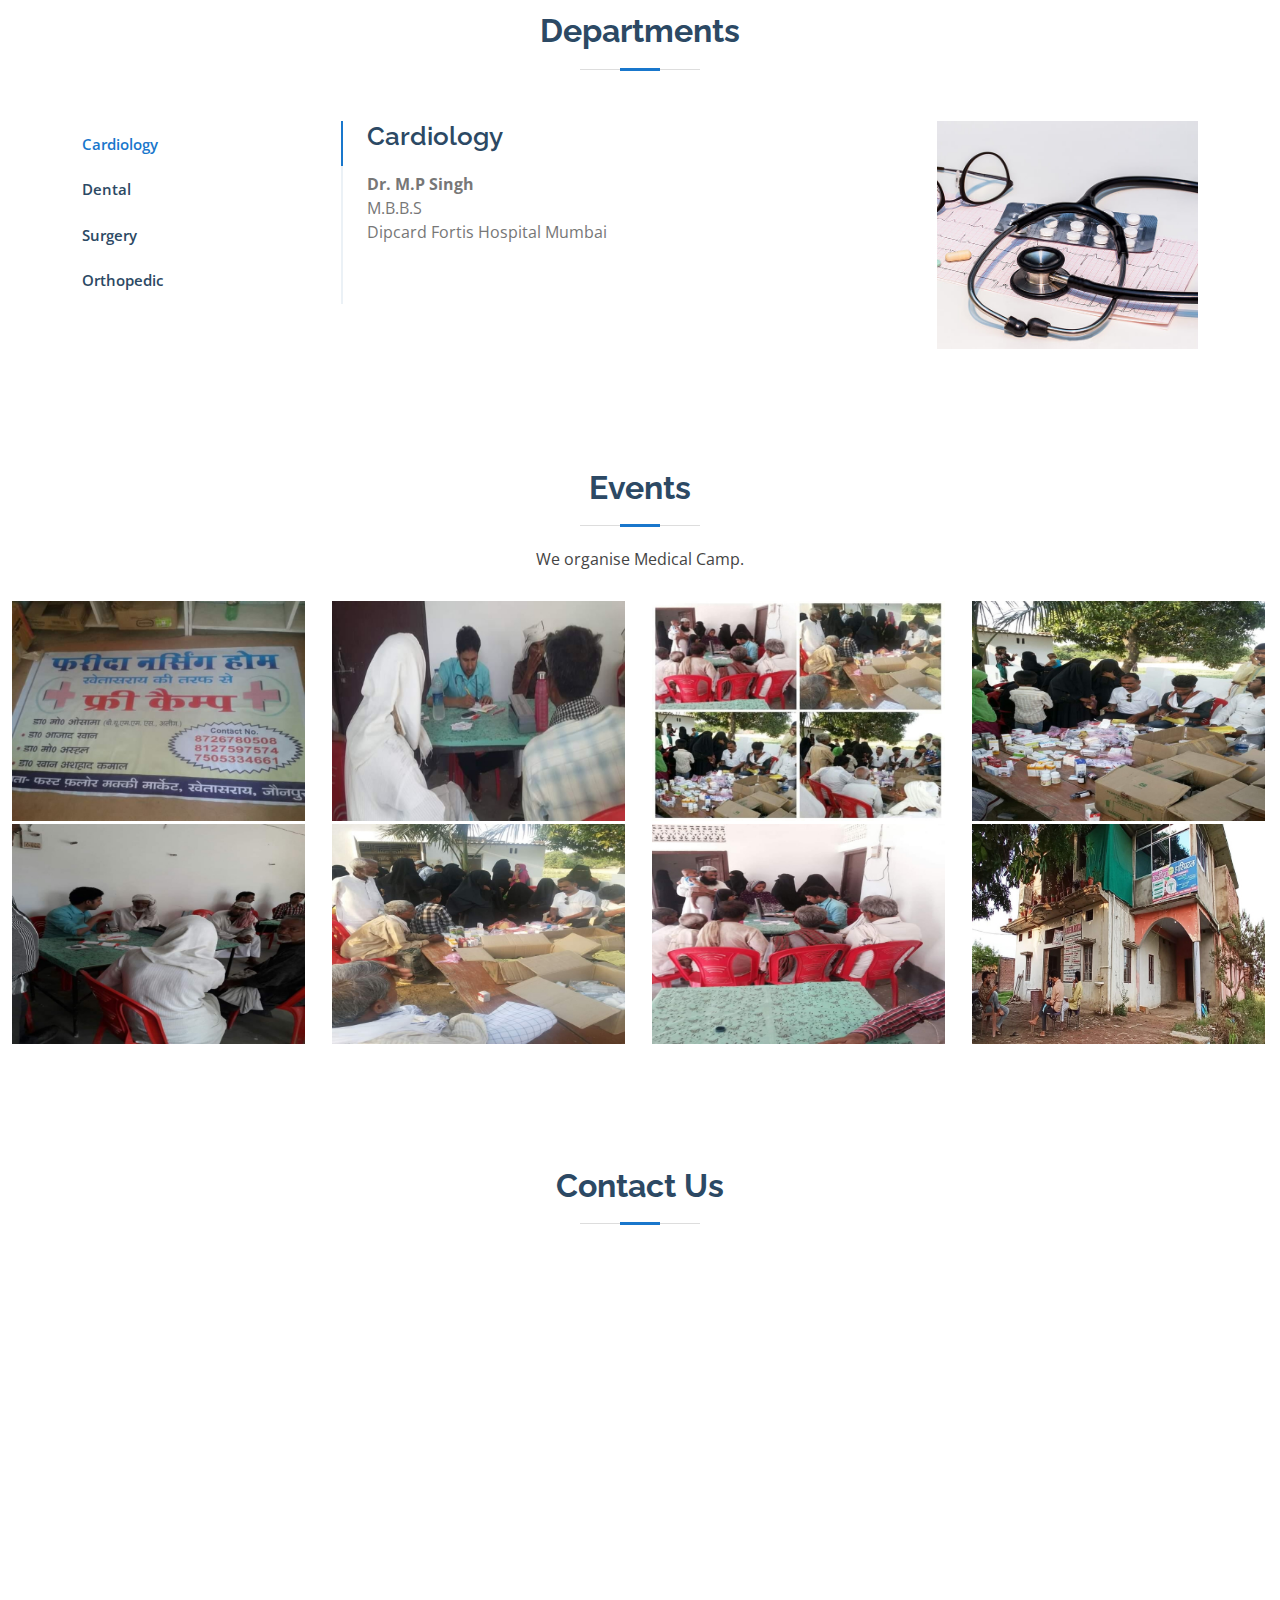
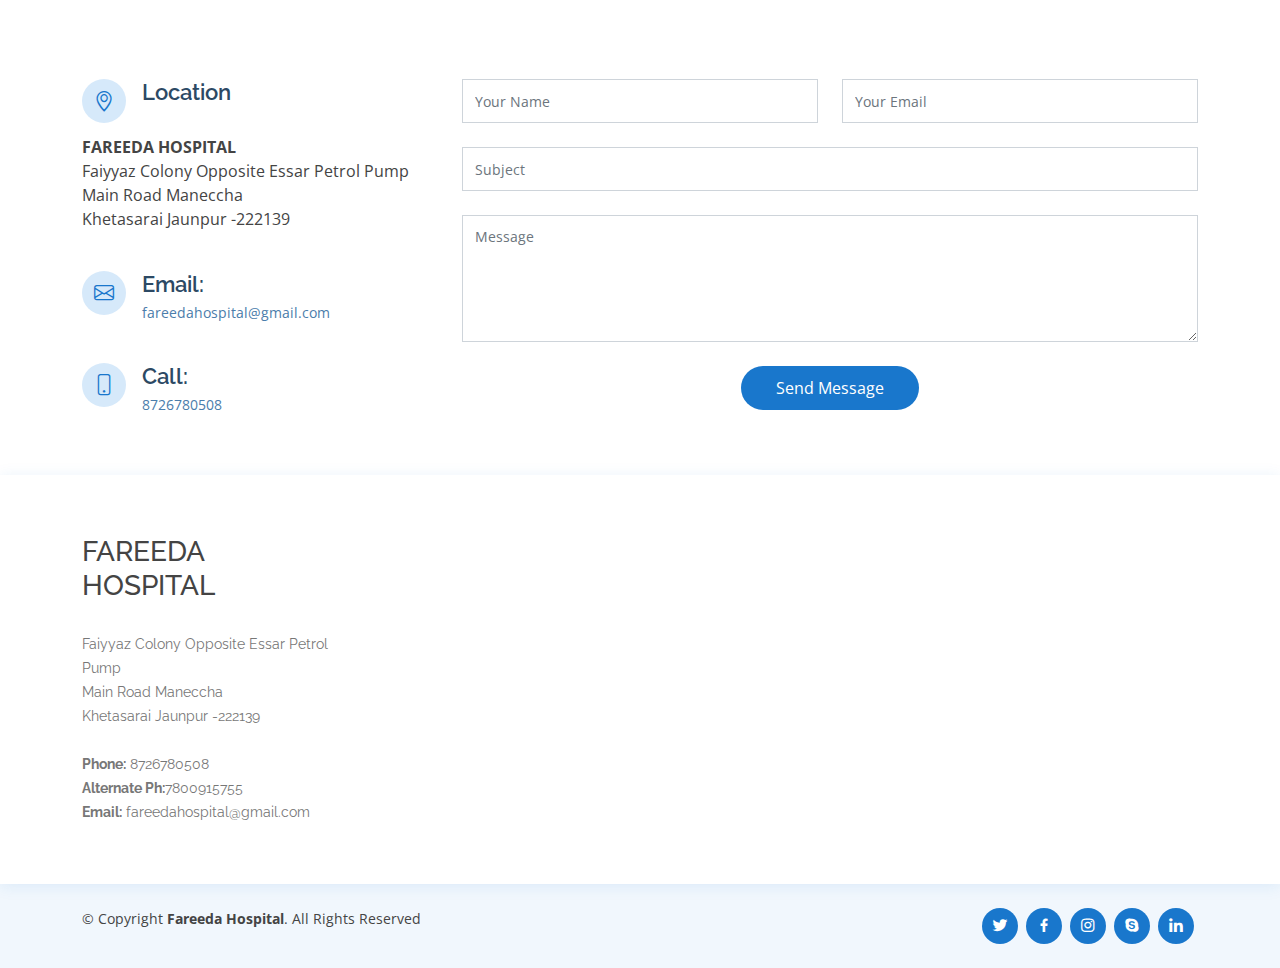
==== commit ac088fce: "Update index.html" ====
--- a/index.html
+++ b/index.html
@@ -155,6 +155,27 @@
               at a minimum and affordable cost. It provides admission facilities
               to the patient having hygienic and affordable beds.
             </p>
+            
+            <h3>Administration:</h3>
+						<p>
+							<b>Dr. Mohammad Ashal Khan</b>
+							<br />
+							B.U.M.S (M.U)
+							<br />
+							General Physician and Resident Doctor.
+							<br />
+							<br />
+							<b>Dr. Mohammad Osama Khan (Alig)</b>
+							<br />
+							BSc B.U.M.M.S (AMU)
+							<br />
+							<br />
+							Senior Consultant with 40+ years’ experience.
+							<br />
+							He is well established and respected doctor in the Jaunpur
+							district with decades of practicing experience and he is a mentor
+							to the hospital.
+						</p>
 
             <div class="icon-box">
               <div class="icon"><i class="bx bx-fingerprint"></i></div>
@@ -524,7 +545,7 @@
               Main Road Maneccha<br>
               Khetasarai Jaunpur -222139 <br><br>
               <strong>Phone:</strong> 8726780508<br>
-              <strong>alternate Ph:</strong>7800915755<br>
+              <strong>Alternate Ph:</strong>7800915755<br>
               <strong>Email:</strong> fareedahospital@gmail.com<br>
             </p>
           </div>
